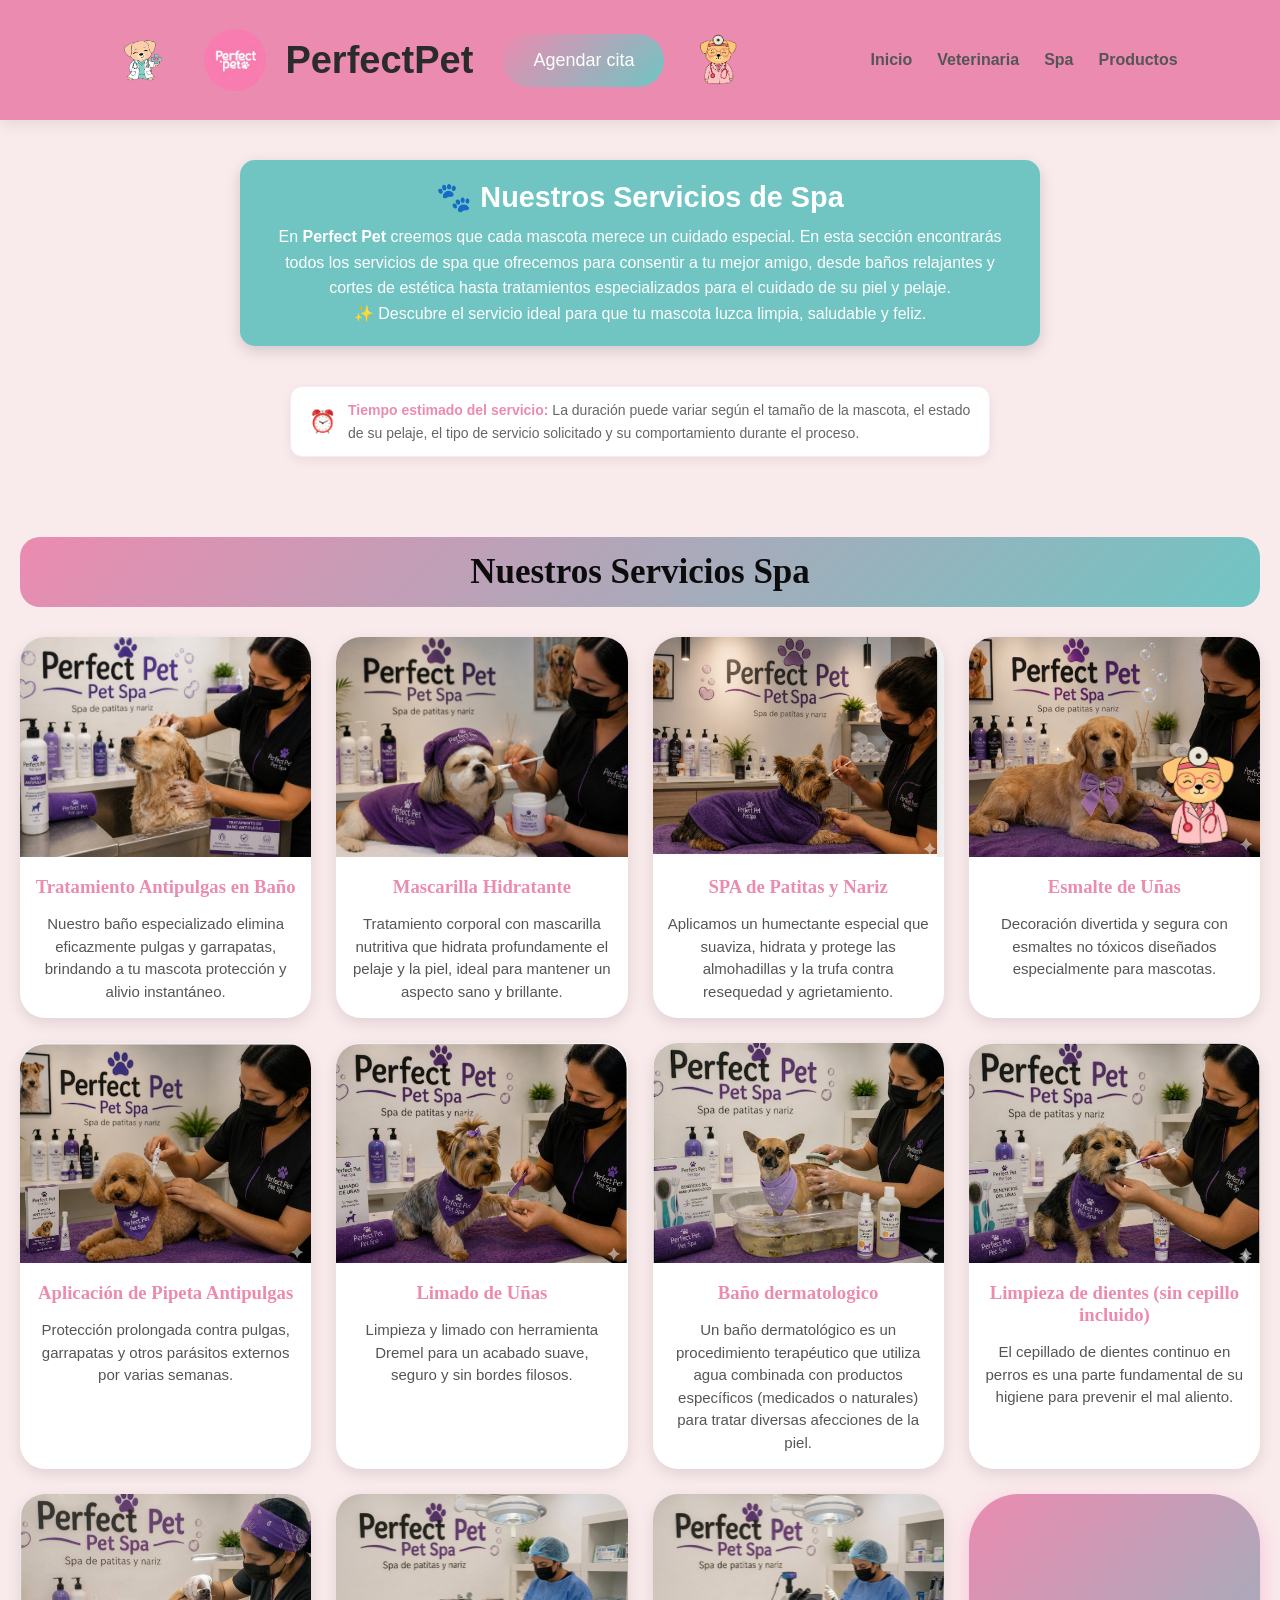
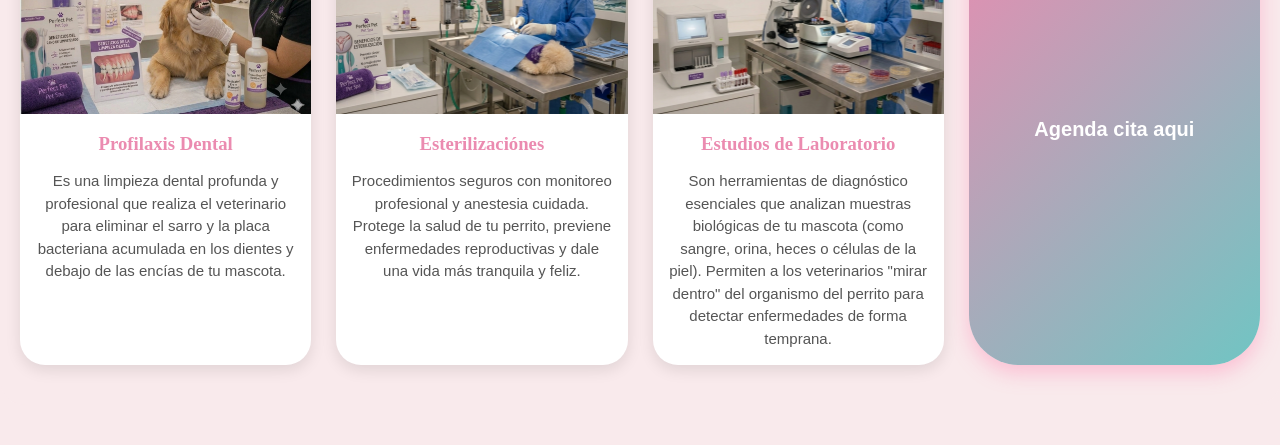
==== spa.html @ e4e0389d "Primer commit: subiendo mi pagina nueva" ====
<!DOCTYPE html>
<html lang="es">
<head>
<meta charset="UTF-8">
<title>- PerfectPet</title>
<link rel="stylesheet" href="esctilo.css">
</head>
<body>

<header class="header">
<div class="logo">
    <img src="dogdog.png" class="imagen-lado">

    <div class="logo-container">
        <img src="logo.jpg" class="logo-img">
        <span> <h1>PerfectPet </h1></span>
<br><a href="https://wa.me/525541262583" class="btn">
Agendar cita

</a>
<img src="abstra.png" class="imagen-lado">
    </div>
    </div>

    <nav>
<a href="index.html">Inicio</a>
<a href="veterinaria.html">Veterinaria</a>
<a href="spa.html">Spa</a>
<a href="productos.html">Productos</a>
</nav>

</header>



<!-- INTRODUCCIÓN A SERVICIOS -->

<section class="intro-servicios">

    <h2>🐾 Nuestros Servicios de Spa</h2>

    <p>
        En <strong>Perfect Pet</strong> creemos que cada mascota merece un
        cuidado especial. En esta sección encontrarás todos los servicios de
        spa que ofrecemos para consentir a tu mejor amigo, desde baños
        relajantes y cortes de estética hasta tratamientos especializados
        para el cuidado de su piel y pelaje.
    </p>

    <p class="mensaje">
        ✨ Descubre el servicio ideal para que tu mascota luzca limpia,
        saludable y feliz.
    </p>

</section>


<div class="aviso-tiempo">
    <span>⏰</span>
    <p>
        <strong>Tiempo estimado del servicio:</strong>
        La duración puede variar según el tamaño de la mascota, el estado de su pelaje,
        el tipo de servicio solicitado y su comportamiento durante el proceso.
    </p>
</div>



<section class="spa-section">

<h2>Nuestros Servicios Spa </h2>

<div class="spa-grid">

<div class="spa-card">
<img src="baño.png" alt="">








<h3>Tratamiento Antipulgas en Baño</h3>
<p>
Nuestro baño especializado elimina eficazmente pulgas y garrapatas, brindando a tu mascota protección y alivio instantáneo.
</p>
</div>

<div class="spa-card">
<img src="mascarilla.png" alt="">
<h3>Mascarilla Hidratante</h3>
<p>
Tratamiento corporal con mascarilla nutritiva que hidrata profundamente el pelaje y la piel, ideal para mantener un aspecto sano y brillante.
</p>
</div>

<div class="spa-card">
<img src="patitas y nariz.jpg" alt="">
<h3>SPA de Patitas y Nariz</h3>
<p>
Aplicamos un humectante especial que suaviza, hidrata y protege las almohadillas y la trufa contra resequedad y agrietamiento.
</p>
</div>

<div class="spa-card">
<img src="spa de uñas.jpg" alt="">
<h3>Esmalte de Uñas</h3>
<p>
Decoración divertida y segura con esmaltes no tóxicos diseñados especialmente para mascotas.
</p>
</div>

<div class="spa-card">
<img src="pipeta.jpg" alt="">
<h3>Aplicación de Pipeta Antipulgas</h3>
<p>
Protección prolongada contra pulgas, garrapatas y otros parásitos externos por varias semanas.
</p>
</div>

<div class="spa-card">
<img src="limadodeuñas.jpg" alt="">
<h3>Limado de Uñas</h3>
<p>
Limpieza y limado con herramienta Dremel para un acabado suave, seguro y sin bordes filosos.
</p>
</div>


<div class="spa-card">
<img src="chihuahua.jpg" alt="">
<h3>Baño dermatologico </h3>
<p>
Un baño dermatológico es un procedimiento terapéutico que utiliza agua combinada con productos específicos (medicados o naturales) para tratar diversas afecciones de la piel.
</div>


<div class="spa-card">
<img src="cepillo.jpg" alt="">
<h3>Limpieza de dientes (sin cepillo incluido)</h3>
<p>
El cepillado de dientes continuo en perros es una parte fundamental de su higiene para prevenir el mal aliento.
</p>
</div>


<div class="spa-card">
<img src="profilaxis 2.png" alt="">
<h3>Profilaxis Dental</h3>
<p>
Es una limpieza dental profunda y profesional que realiza el veterinario para eliminar el sarro y la placa bacteriana acumulada en los dientes y debajo de las encías de tu mascota.
</p>
</div>


<div class="spa-card">
<img src="esterilizacion.png" alt="">
<h3>Esterilizaciónes</h3>
<p>
Procedimientos seguros con monitoreo profesional y anestesia cuidada. Protege la salud de tu perrito, previene enfermedades reproductivas y dale una vida más tranquila y feliz.
</p>
</div>



<div class="spa-card">
<img src="laboratorio.png" alt="">
<h3>Estudios de Laboratorio</h3>
<p>
Son herramientas de diagnóstico esenciales que analizan muestras biológicas de tu mascota (como sangre, orina, heces o células de la piel). Permiten a los veterinarios "mirar dentro" del organismo del perrito para detectar enfermedades de forma temprana.
</p>
</div>



<a href="https://wa.me/525541262583" class="btn-agendar">
     Agenda cita aqui
</a>


</div>
</section>

<div class="mascota-flotante">
    <img src="abstra.png" alt="Doctora Perfect">
</div>

<script src="eventos.js"></script>

</body>
</html>
---- esctilo.css ----
/* FUENTE TITULOS */
.logo-text,
.hero-text h1,
.promo h2,
.about-text h2,
.galeria h2,
.ubicacion h2,
.social h2{
    font-family: 'Lobster', cursive !important;

    color: #0a0a0a;
}

/* TAMAÑOS */
.logo-text{
    font-size: 45px;
}

.hero-text h1{
    font-size: 75px;
}

.promo h2,
.about-text h2,
.galeria h2,
.ubicacion h2,
.social h2{
    font-size: 50px;
}


/* HERO */
.hero{
    min-height: 90vh;

    display: flex;

    justify-content: space-between;

    align-items: center;

    padding: 50px 8%;

    position: relative;
}

/* HORARIO */
.horario{
    position: absolute;

    right: 8%;

    top: 120px;
}

/* CAJA */
.horario-box{
    width: 350px;

    background: #eb8bb0;

    padding: 30px;

    border-radius: 30px;

    text-align: center;

    color: rgb(16, 14, 14);

    box-shadow: 0 10px 25px rgba(0,0,0,0.15);
}

/* TITULO */
.horario-box h2{
    font-family: 'Lobster', cursive;

    font-size: 38px;

    font-weight: normal;

    margin-bottom: 15px;
}

/* HORAS */
.horario-box h3{
    font-size: 22px;

    line-height: 1.5;

    margin-bottom: 10px;
}

/* TEXTO */
.horario-box p{
    font-size: 15px;
}




/* TITULOS SECCIONES */
.promo h2,
.about-text h2,
.galeria h2,
.ubicacion h2,
.social h2{
    font-size: 40px;

    color: #131313;

    margin-bottom: 35px;
}

/* TEXTO NORMAL */
body,
p,
li,
a,
span{
    font-family: 'Poppins', sans-serif;
}

/* GENERAL */
*{
    margin: 0;
    padding: 0;
    box-sizing: border-box;
}

body{
    font-family: Arial, sans-serif;

    background: #f9eaec;

    color: #0b0b0b;
}

/* HEADER CADJAAAA DE LOGOOOOOOOOOOO */
.header{
    display: flex;

    justify-content: space-between;

    align-items: center;

    padding: 20px 8%;

    background: #eb8bb0;

    position: sticky;

    top: 0;

    z-index: 1000;

    box-shadow: 0 5px 15px rgba(0,0,0,0.08);
}

/* LOGO */
.logo-container{
    display: flex;
    align-items: center;
    gap: 15px;
}

.logo-img{
    width: 70px;
    height: 70px;

    border-radius: 50%;

    object-fit: cover;

    border: 4px solid #eb8bb0;
}

.logo-text{
    font-size: 32px;

    color: #eb8bb0;

    font-family: cursive;
}

/* MENU */
nav{
    display: flex;
    gap: 25px;
}

nav a{
    text-decoration: none;

    color: #555;

    font-weight: bold;

    transition: 0.3s;
}

nav a:hover{
    color: #0a0a0a;
}

/* HERO imagen de fondooooooooo */
.hero{
    min-height: 90vh;

    display: flex;

    justify-content: space-between;

    align-items: center;

    padding: 50px 8%;

    position: relative;

    background:
    linear-gradient(rgba(255,255,255,0.75),
    rgba(255,255,255,0.75)),
    url("2.png");

    background-size: cover;

    background-position: center;

    background-repeat: no-repeat;
}

.hero-text{
    flex: 1;
}

.hero-text h1{
    font-size: 65px;

    color: #191315;

    font-family: cursive;

    margin-bottom: 20px;
}

.hero-text p{
    font-size: 22px;

    line-height: 1.6;

    margin-bottom: 30px;
}

/* BOTONES */
.hero-buttons{
    display: flex;
    gap: 20px;
}

.btn,
.btn2{
    padding: 16px 30px;

    border-radius: 40px;

    text-decoration: none;

    color: white;

    font-size: 18px;

    transition: 0.3s;
}

.btn{
    background: linear-gradient(135deg,#eb8bb0,#70c5c3);
}

.btn2{
    background: linear-gradient(135deg,#70c5c3,#eb8bb0);
}

.btn:hover,
.btn2:hover{
    transform: scale(1.07);
}

/* HERO IMG */
.hero-img{
    flex: 1;
    text-align: center;
}

.hero-img img{
    width: 100%;
    max-width: 500px;

    border-radius: 35px;

    box-shadow: 0 10px 30px rgba(0,0,0,0.15);
}










/* PROMOS AMAAAS CONCENTIRA '''''''''''''''''''''''''''''''''''''''''''''' */
.promo{
    padding: 80px 8%;
}

.promo h2{
    text-align: center;

    font-size: 45px;

    font-family: cursive;

    color: #eb8bb0  ;

    margin-bottom: 50px;
}

.promo-grid{
    display: grid;

    grid-template-columns: repeat(auto-fit,minmax(280px,1fr));

    gap: 30px;
}

.promo-card{
    background: #f9eaec      ;

    border-radius: 30px;

    overflow: hidden;

    text-align: center;

    padding-bottom: 25px;

    box-shadow: 0 10px 25px rgba(0,0,0,0.08);

    transition: 0.4s;
}

.promo-card:hover{
    transform: translateY(-10px);
}

.promo-card img{
    width: 100%;
    height: 250px;

    object-fit: cover;
}

.promo-card h3{
    margin-top: 20px;

    color: #0c0c0c;

    font-family: cursive;

    font-size: 28px;
}

.promo-card p{
    padding: 15px;
}

.promo-card span{
    background: linear-gradient(135deg,#eb8bb0,#70c5c3);

    color: #fff;

    padding: 10px 20px;

    border-radius: 20px;

    font-weight: bold;
}

/* ABOUT */
.about{
    display: flex;

    flex-wrap: wrap;

    align-items: center;

    gap: 50px;

    padding: 80px 8%;
}

.about-img,
.about-text{
    flex: 1;
}
/* IMAGENES DE ESTETICA Y VETERINARIA   */
.about-img img{
    width: 70%;

    border-radius: 35px;

    box-shadow: 0 10px 30px rgba(0,0,0,0.15);
}

.about-text h2{
    font-size: 30px;

    color: #0e0d0d;

    font-family: cursive;

    margin-bottom: 25px;
}

.about-text ul{
    list-style: none;
}

.about-text li{
    margin-bottom: 18px;

    background: #faf7f8;

    padding: 15px;

    border-radius: 18px;

    box-shadow: 0 5px 15px rgba(0,0,0,0.06);
}

/* GALERIA */
.galeria{
    padding: 80px 8%;
}

.galeria h2{
    text-align: center;

    font-size: 45px;

    color: #eb8bb0;

    font-family: cursive;

    margin-bottom: 40px;
}

.galeria-grid{
    display: grid;

    grid-template-columns: repeat(auto-fit,minmax(250px,1fr));

    gap: 20px;
}

.galeria-grid img{
    width: 100%;

    height: 280px;

    object-fit: cover;

    border-radius: 25px;

    transition: 0.4s;
}

.galeria-grid img:hover{
    transform: scale(1.04);
}

/* UBICACION ''''''''''''''''''''''''''''''''''''''''''''''''''*/
.ubicacion{
    padding: 80px 8%;
}

.ubicacion h2{
    text-align: center;

    font-size: 45px;

    color: #eb8bb0;

    font-family: cursive;

    margin-bottom: 35px;
}

.mapa{
    overflow: hidden;

    border-radius: 30px;

    box-shadow: 0 10px 30px rgba(0,0,0,0.15);
}

/* REDES */
.social{
    padding: 80px 8%;

    text-align: center;
}

.social h2{
    font-size: 45px;

    color: #eb8bb0;

    font-family: cursive;

    margin-bottom: 35px;
}

.social-buttons{
    display: flex;

    justify-content: center;

    flex-wrap: wrap;

    gap: 20px;
}

.social-btn{
    padding: 16px 28px;

    border-radius: 40px;

    text-decoration: none;

    color: #fdfbfc;

    font-size: 18px;

    transition: 0.3s;
}

.fb{
    background: #1877f2;
}

.ig{
    background: linear-gradient(135deg,#eb8bb0,#ffb347,#70c5c3);
}

.wt{
    background: #25d366;
}

.tt{
    background: #0c0d0c;
}

.social-btn:hover{
    transform: scale(1.08);
}






/* Títulos de secciones''''''''''''''''''''''''''''''''''''''''''' */
.container h6,
.container h4 {
    font-family: "Georgia", cursive;
    font-style: italic;
    text-align: center;
    font-size: 28px;
    color: #fff;
    
    background: linear-gradient(135deg, #eb8bb0, #70c5c3);
    
    padding: 15px;
    border-radius: 20px;
    
    margin-bottom: 20px;
    
    box-shadow: 0 4px 10px rgba(0,0,0,0.2);
    
    letter-spacing: 1px;
}

/* Subtítulos */
.container h5 {
    text-align: center;
    color: #555;
    font-family: cursive;
    margin-bottom: 5px;
}

/* Fondo general de la pagina productos  */
.container {
    background: #f9eaec;
    padding: 25px;
    border-radius: 25px;
    margin: 30px auto;
}

/* Grid de productos */
.grid {
    display: grid;
    grid-template-columns: repeat(auto-fit, minmax(200px, 1fr));
    gap: 20px;
}

/* Tarjetas */
.product {
    background: #fdf8f9;
    border-radius: 20px;
    padding: 15px;
    text-align: center;
    
    box-shadow: 0 4px 12px rgba(0,0,0,0.1);
    
    transition: 0.3s ease;
}

.product:hover {
    transform: translateY(-5px);
}

/* Imágenes */
.product img {
    width: 100%;
    border-radius: 15px;
    height: 250px;
    object-fit: cover;
}

/* Nombre producto */
.product h3 {
    font-family: cursive;
    color: #0c090a;
    margin-top: 10px;
}

/* Precio */
.product p {
    color: #70c5c3;
    font-weight: bold;
    font-size: 18px;
}





/* SECCIÓN SPA */
.spa-section {
    background: #f9eaec;
    padding: 40px 20px;
    border-radius: 25px;
    margin: 40px auto;
}

.spa-section h2 {
    text-align: center;
    font-family: cursive;
    font-size: 35px;
    color: rgb(12, 12, 12);

    background: linear-gradient(135deg, #eb8bb0, #70c5c3);

    padding: 15px;
    border-radius: 20px;
    margin-bottom: 30px;
}

/* GRID */
.spa-grid {
    display: grid;
    grid-template-columns: repeat(auto-fit, minmax(260px, 1fr));
    gap: 25px;
}

/* TARJETAS */
.spa-card {
    background: white;
    border-radius: 25px;
    overflow: hidden;

    box-shadow: 0 5px 15px rgba(0,0,0,0.1);

    transition: 0.3s ease;
}

.spa-card:hover {
    transform: translateY(-8px);
}

/* IMÁGENES */
.spa-card img {
    width: 100%;
    height: 220px;
    object-fit: cover;
}

/* TEXTO */
.spa-card h3 {
    color: #eb8bb0;
    font-family: cursive;
    text-align: center;
    margin-top: 15px;
    padding: 0 10px;
}

.spa-card p {
    padding: 15px;
    text-align: center;
    color: #555;
    font-size: 15px;
    line-height: 1.5;
}

.ubicacion{
    padding: 60px 20px;
    background: linear-gradient(135deg,#f9eaec,#f9eaec);
    
    border-radius: 35px;
    margin: 50px auto;

    box-shadow: 0 10px 30px rgba(0,0,0,0.1);
}

.ubicacion h2{
    text-align: center;

    font-size: 40px;
    font-family: cursive;

    color: white;

    background: linear-gradient(135deg,#eb8bb0,#70c5c3);

    padding: 18px;
    border-radius: 25px;

    margin-bottom: 30px;

    box-shadow: 0 5px 15px rgba(255,105,180,0.3);
}

.mapa{
    overflow: hidden;
    border-radius: 30px;

    box-shadow: 0 10px 25px rgba(0,0,0,0.15);
}

.mapa iframe{
    display: block;
}

.aviso-productos{
    background: #f9eaec;
    border-left: 6px solid #70c5c3;
    color: #1f2937;
    padding: 15px 20px;
    margin: 20px 0;
    border-radius: 10px;
    font-size: 16px;
    line-height: 1.5;
}





.mascota-flotante{
    position: fixed;
    bottom: 20px;
    right: 20px;
    z-index: 9999;
    animation: flotar 3s ease-in-out infinite;
}

.mascota-flotante img{
    width: 120px;
    cursor: pointer;
    transition: transform .3s;
}

.mascota-flotante img:hover{
    transform: scale(1.08);
}

@keyframes flotar{
    0%{
        transform: translateY(0);
    }

    50%{
        transform: translateY(-12px);
    }

    100%{
        transform: translateY(0);
    }
}


@media (max-width:768px){

.mascota-flotante img{
    width:90px;
}

}






/* ===========================
   SECCIÓN DE TESTIMONIOS
=========================== */

.testimonios{
    width:90%;
    max-width:1400px;
    margin:80px auto;
    padding:50px 0;
    background:#f9eaec;
}

.testimonios h2{
    text-align:center;
    font-size:2.8rem;
    color:#0e0e0e;
    margin-bottom:10px;
}

.subtitulo{
    text-align:center;
    color:#666;
    font-size:1.1rem;
    margin-bottom:50px;
}

.contenedor-testimonios{
    display:grid;
    grid-template-columns:repeat(auto-fit,minmax(550px,1fr));
    gap:35px;
}

.tarjeta-testimonio{
    background:#fff;
    border-radius:20px;
    padding:30px;
    display:flex;
    align-items:center;
    gap:30px;
    box-shadow:0 8px 20px rgba(0,0,0,.12);
    transition:0.3s ease;
}

.tarjeta-testimonio:hover{
    transform:translateY(-8px);
    box-shadow:0 15px 30px rgba(0,0,0,.18);
}

.foto{
    flex-shrink:0;
}

.foto img{
    width:200px;
    height:200px;
    border-radius:50%;
    object-fit:cover;
    border:6px solid #eb8bb0;
}

.contenido{
    flex:1;
}

.contenido h3{
    color:#111212;
    font-size:1.8rem;
    margin-bottom:15px;
}

.contenido p{
    color:#555;
    font-size:1.1rem;
    line-height:1.8;
    text-align:justify;
}

.contenido span{
    display:block;
    margin-top:15px;
    color:#090909;
    font-size:1rem;
    font-weight:bold;
}

/* Responsive */

@media (max-width:900px){

    .contenedor-testimonios{
        grid-template-columns:1fr;
    }

    .tarjeta-testimonio{
        flex-direction:column;
        text-align:center;
    }

    .contenido p{
        text-align:center;
    }

    .foto img{
        width:180px;
        height:180px;
    }

}

@media (max-width:500px){

    .testimonios h2{
        font-size:2rem;
    }

    .foto img{
        width:150px;
        height:150px;
    }

    .contenido h3{
        font-size:1.5rem;
    }

    .contenido p{
        font-size:1rem;
    }

}


/*================ REVIEWS ================*/

.promo{
    width:90%;
    max-width:1300px;
    margin:80px auto;
    text-align:center;
}

.promo h2{
    font-size:2.8rem;
    color:#0c0c0c;
    margin-bottom:10px;
}

.promo-subtitulo{
    color:#666;
    margin-bottom:45px;
    font-size:1.1rem;
}

.promo-grid{
    display:grid;
    grid-template-columns:repeat(auto-fit,minmax(320px,1fr));
    gap:35px;
}

.promo-card{
    background:#fff;
    border-radius:25px;
    padding:30px;
    box-shadow:0 10px 25px rgba(0,0,0,.12);
    transition:.35s;
}

.promo-card:hover{
    transform:translateY(-12px);
    box-shadow:0 18px 35px rgba(0,0,0,.18);
}

.promo-card img{
    width:250px;
    height:250px;
    border-radius:50%;
    object-fit:cover;
    border:6px solid #eb8bb0;
    margin-bottom:20px;
}

.promo-card h3{
    color:#eb8bb0;
    font-size:1.7rem;
    margin-bottom:15px;
}

.promo-card p{
    color:#555;
    line-height:1.7;
    font-size:1rem;
}

@media(max-width:768px){

    .promo-card img{
        width:200px;
        height:200px;
    }

}



/* ===== Introducción Servicios ===== */

.intro-servicios{
    width:85%;
    max-width:800px;
    margin:40px auto;
    padding:20px 30px;
    background:#70c5c3;
    color:#fff;
    text-align:center;
    border-radius:15px;
    box-shadow:0 5px 15px rgba(0,0,0,.15);
}

.intro-servicios h2{
    font-size:1.8rem;
    margin-bottom:10px;
}

.intro-servicios p{
    font-size:1rem;
    line-height:1.6;
}



/*=========================================
      BTN DE CITAS PARA SPAA
=========================================*/


.btn-agendar{
    display: inline-flex;
    align-items: center;
    justify-content: center;
    gap: 10px;

    background: linear-gradient(135deg,#eb8bb0,#70c5c3);
    color: white;
    text-decoration: none;

    padding: 16px 35px;
    border-radius: 50px;

    font-size: 20px;
    font-weight: bold;

    box-shadow: 0 8px 20px rgba(255,111,165,.35);

    transition: .3s ease;
}

.btn-agendar:hover{
    transform: translateY(-5px) scale(1.05);
    box-shadow: 0 15px 30px rgba(255,111,165,.5);
    background: linear-gradient(135deg,#70c5c3,#eb8bb0);
}

.btn-agendar:active{
    transform: scale(.96);
}





/*=========================================
      RESPONSIVE SOLO PARA CELULAR
=========================================*/
@media screen and (max-width:768px){

    body{
        overflow-x:hidden;
    }

    /* HEADER */
    .header{
        flex-direction:column;
        align-items:center;
        text-align:center;
        padding:20px;
    }

    .logo-container{
        flex-direction:column;
        gap:10px;
    }

    nav{
        width:100%;
        display:flex;
        justify-content:center;
        flex-wrap:wrap;
        gap:15px;
        margin-top:15px;
    }

    nav a{
        font-size:18px;
    }

    /* HERO */
    .hero{
        flex-direction:column;
        justify-content:center;
        text-align:center;
        padding:40px 20px;
    }

    .hero-text{
        width:100%;
    }

    .hero-text h1{
        font-size:42px;
        line-height:1.2;
    }

    .hero-text p{
        font-size:18px;
    }

    .hero-img{
        width:100%;
        margin-top:30px;
    }

    .hero-img img{
        width:100%;
        max-width:320px;
        height:auto;
    }

    /* HORARIO */
    .horario{
        position:static;
        margin-top:30px;
        width:100%;
        display:flex;
        justify-content:center;
    }

    .horario-box{
        width:100%;
        max-width:350px;
    }

}


.logo{
    display: flex;
    align-items: center;
    gap: 18px;
}

.logo-principal{
    width: 60px;
    height: 60px;
    border-radius: 50%;
}

.logo h1{
    margin: 0;
    font-size: 38px;
    color: #2b2b2b;
}

.imagen-lado{
    width: 80px;      /* Cambia este valor si las quieres más grandes */
    height: 80px;
    object-fit: contain;
}
.aviso-tiempo{
    max-width: 700px;
    margin: 25px auto;
    padding: 12px 18px;

    display: flex;
    align-items: center;
    gap: 12px;

    background: #fff;
    border: 1px solid #f9eaec;
    border-radius: 12px;

    box-shadow: 0 4px 12px rgba(0,0,0,.06);
}

.aviso-tiempo span{
    font-size: 22px;
}

.aviso-tiempo p{
    margin: 0;
    color: #666;
    font-size: 14px;
    line-height: 1.6;
}

.aviso-tiempo strong{
    color: #eb8bb0;
}
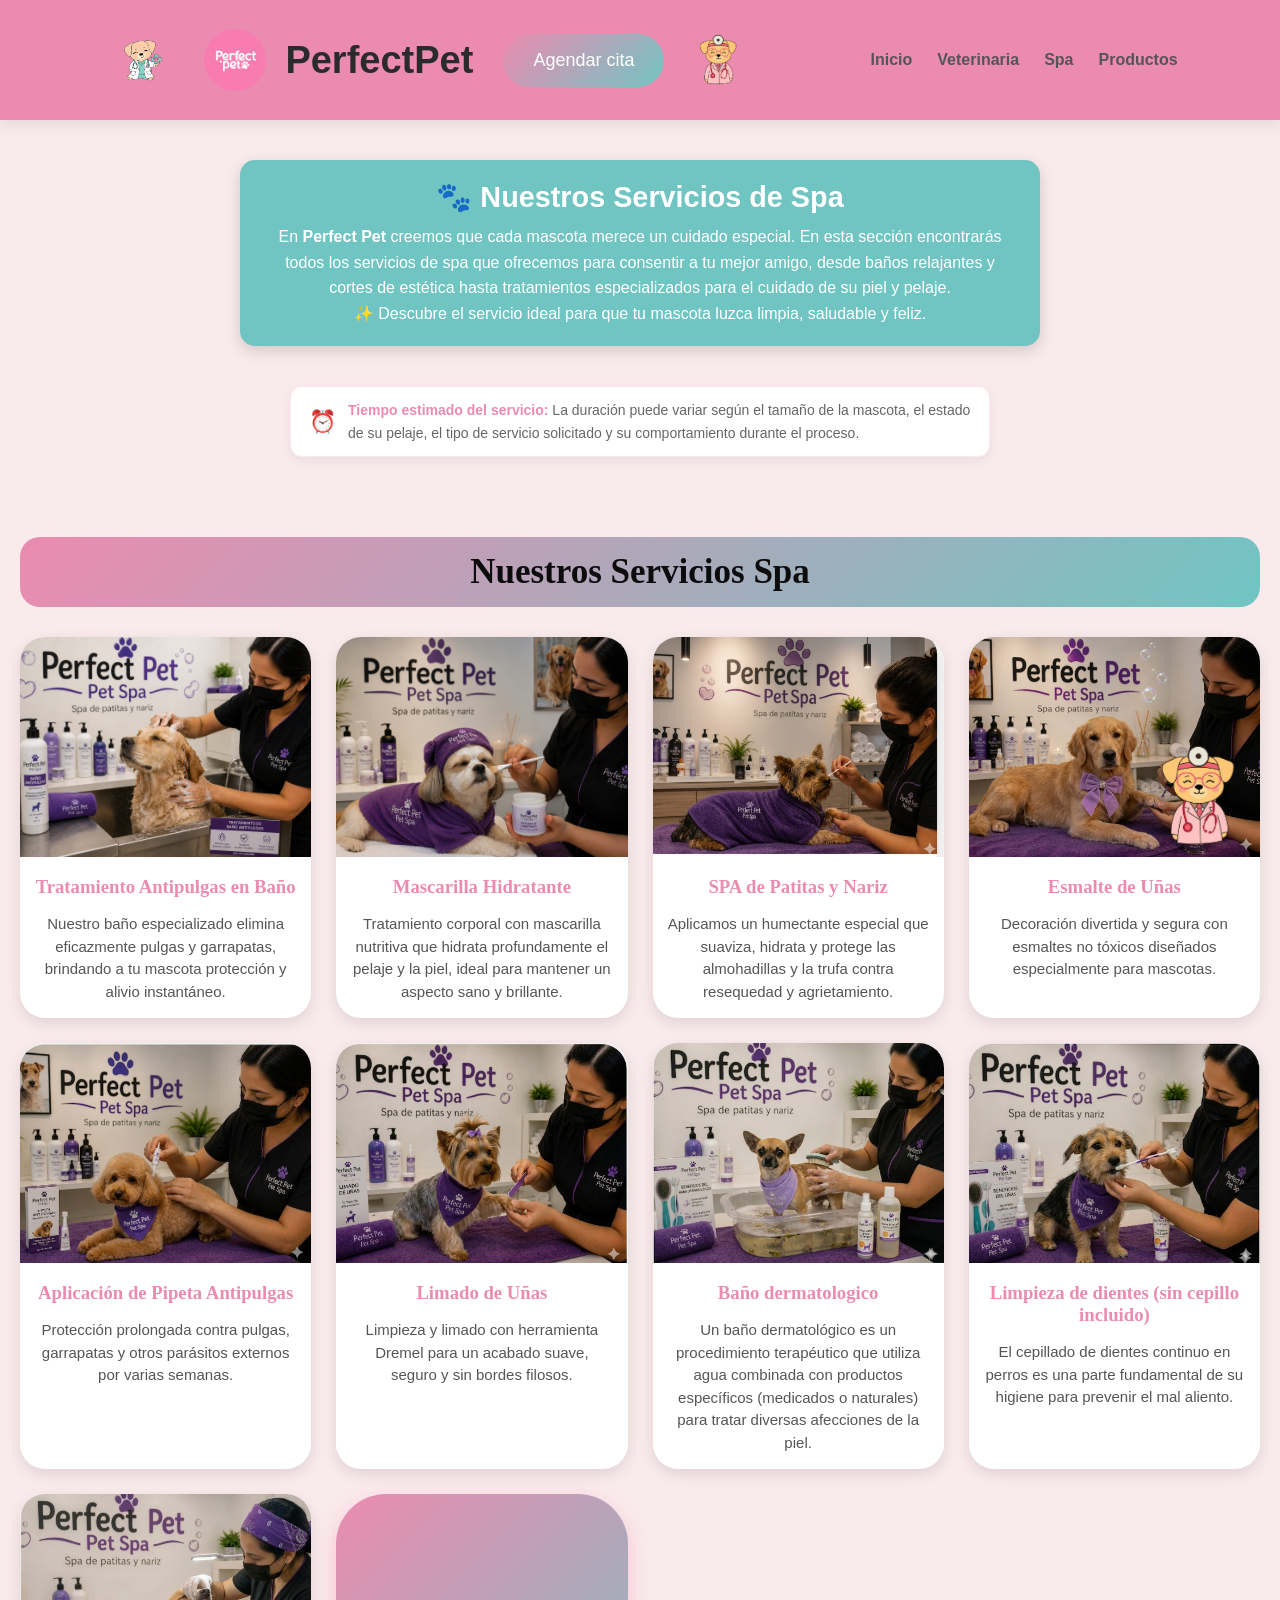
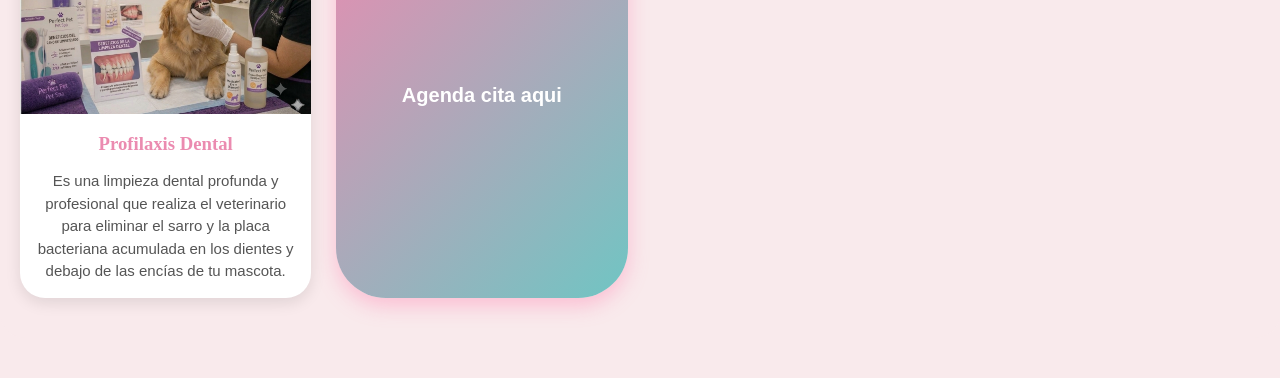
==== commit e31ee79c: "Actualizacion del proyecto" ====
--- a/spa.html
+++ b/spa.html
@@ -2,6 +2,7 @@
 <html lang="es">
 <head>
 <meta charset="UTF-8">
+<meta name="viewport" content="width=device-width, initial-scale=1.0">
 <title>- PerfectPet</title>
 <link rel="stylesheet" href="esctilo.css">
 </head>
@@ -153,28 +154,7 @@
 Es una limpieza dental profunda y profesional que realiza el veterinario para eliminar el sarro y la placa bacteriana acumulada en los dientes y debajo de las encías de tu mascota.
 </p>
 </div>
-
-
-<div class="spa-card">
-<img src="esterilizacion.png" alt="">
-<h3>Esterilizaciónes</h3>
-<p>
-Procedimientos seguros con monitoreo profesional y anestesia cuidada. Protege la salud de tu perrito, previene enfermedades reproductivas y dale una vida más tranquila y feliz.
-</p>
-</div>
-
-
-
-<div class="spa-card">
-<img src="laboratorio.png" alt="">
-<h3>Estudios de Laboratorio</h3>
-<p>
-Son herramientas de diagnóstico esenciales que analizan muestras biológicas de tu mascota (como sangre, orina, heces o células de la piel). Permiten a los veterinarios "mirar dentro" del organismo del perrito para detectar enfermedades de forma temprana.
-</p>
-</div>
-
-
-
+ 
 <a href="https://wa.me/525541262583" class="btn-agendar">
      Agenda cita aqui
 </a>
--- a/esctilo.css
+++ b/esctilo.css
@@ -1230,3 +1230,133 @@
     color: #eb8bb0;
 }
 
+/*=========================================
+      RESPONSIVE SOLO PARA CELULAR
+=========================================*/
+@media screen and (max-width:768px){
+
+    body{
+        overflow-x:hidden;
+    }
+
+    /* HEADER */
+    .header{
+        flex-direction:column;
+        align-items:center;
+        text-align:center;
+        padding:12px 15px;
+    }
+
+    .imagen-lado{
+        display:none;
+    }
+
+    .logo{
+        flex-direction:row;
+        justify-content:center;
+        align-items:center;
+        gap:8px;
+    }
+
+    .logo-container{
+        flex-direction:row;
+        flex-wrap:wrap;
+        justify-content:center;
+        align-items:center;
+        gap:8px;
+    }
+
+    .logo-img{
+        width:45px;
+        height:45px;
+    }
+
+    .logo h1{
+        font-size:20px;
+    }
+
+    .logo-container .btn{
+        padding:8px 18px;
+        font-size:14px;
+    }
+
+    nav{
+        width:100%;
+        display:flex;
+        justify-content:center;
+        flex-wrap:wrap;
+        gap:12px;
+        margin-top:8px;
+    }
+
+    nav a{
+        font-size:15px;
+    }
+
+    /* HERO */
+    .hero{
+        flex-direction:column;
+        justify-content:center;
+        text-align:center;
+        padding:40px 20px;
+    }
+
+    .hero-text{
+        width:100%;
+    }
+
+    .hero-text h1{
+        font-size:42px;
+        line-height:1.2;
+    }
+
+    .hero-text p{
+        font-size:18px;
+    }
+
+    .hero-img{
+        width:100%;
+        margin-top:30px;
+    }
+
+    .hero-img img{
+        width:100%;
+        max-width:320px;
+        height:auto;
+    }
+
+    /* HORARIO */
+    .horario{
+        position:static;
+        margin-top:30px;
+        width:100%;
+        display:flex;
+        justify-content:center;
+    }
+
+    .horario-box{
+        width:100%;
+        max-width:350px;
+    }
+
+}
+
+
+
+
+@media (max-width: 768px) {
+    .about {
+        flex-direction: column;
+    }
+
+    .about-img {
+        width: 100%;
+    }
+
+    .about-img img {
+        width: 100%;
+        max-width: 320px;
+        display: block;
+        margin: 0 auto 15px;
+    }
+}
